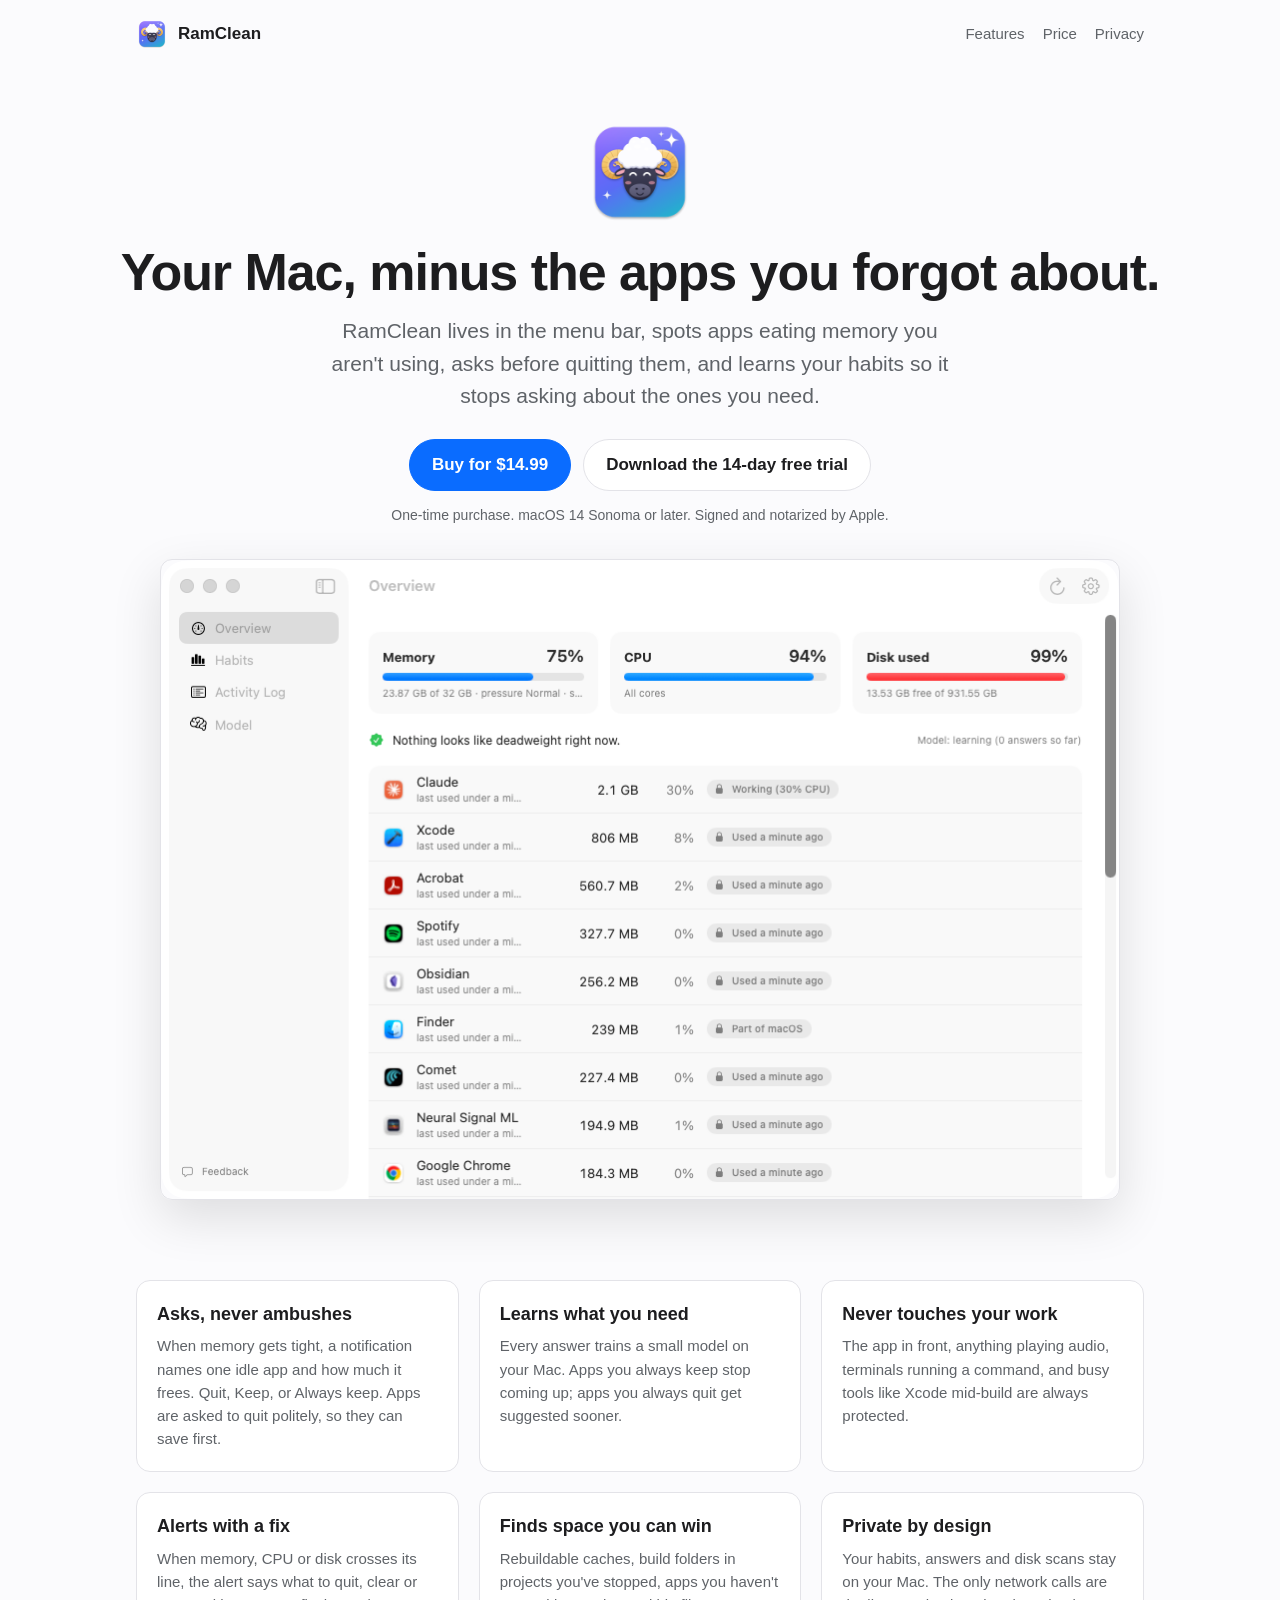
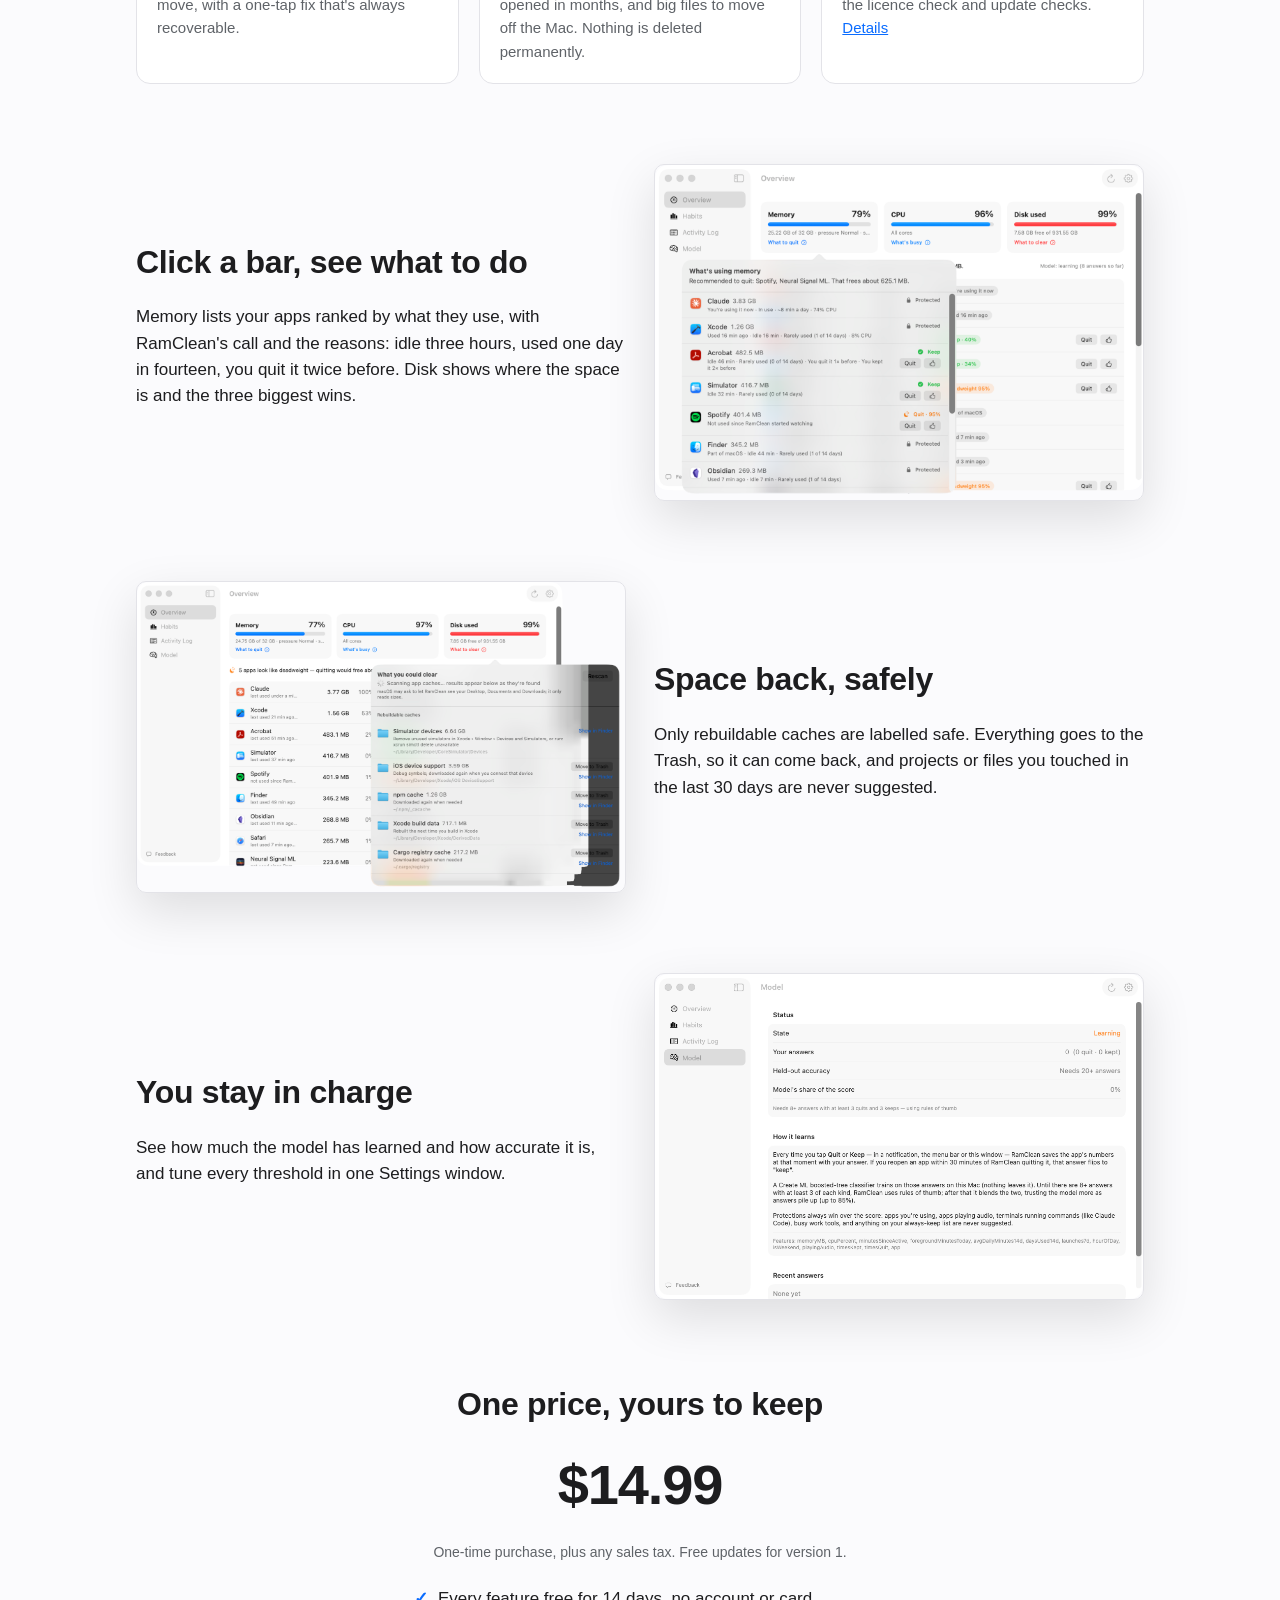
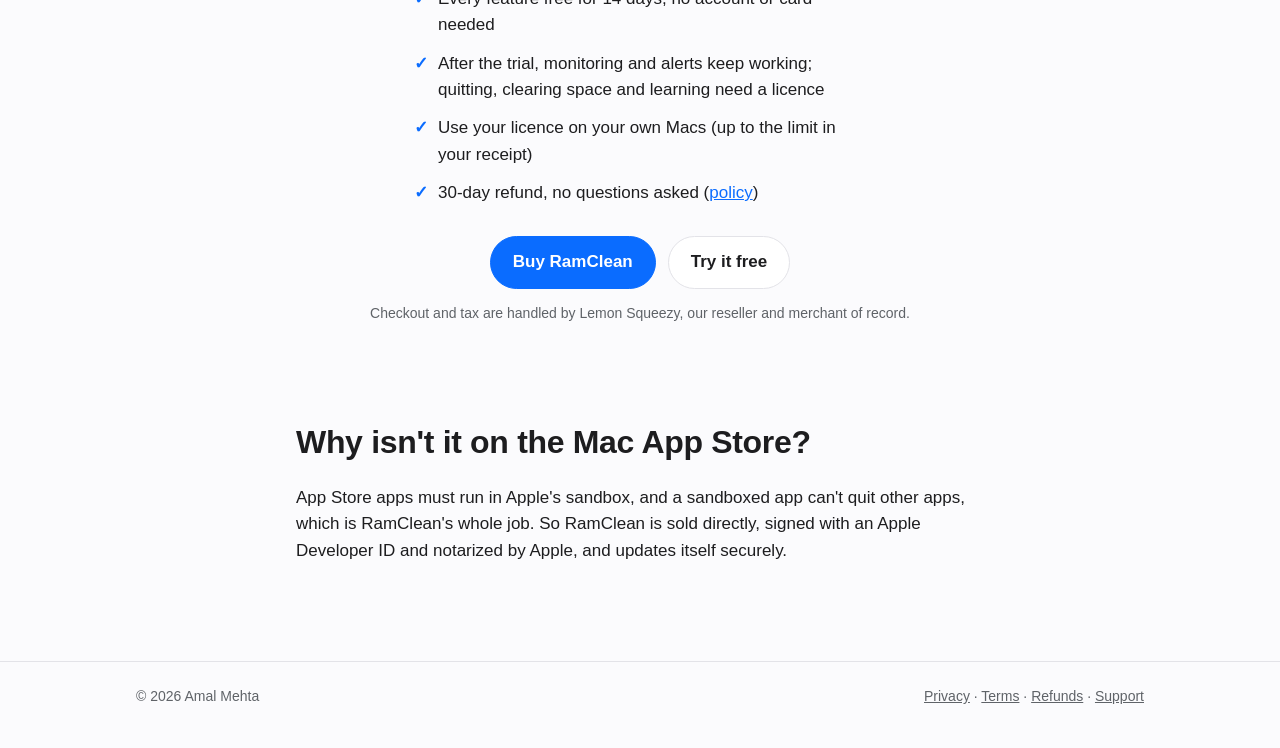
==== site/index.html @ 2d69264c "Get ready to sell directly: licence, trial, updates and release - 14-day trial and Lemon Squeezy lic" ====
<!doctype html>
<html lang="en">
<head>
  <meta charset="utf-8">
  <meta name="viewport" content="width=device-width, initial-scale=1">
  <title>RamClean – quit the apps you aren't using</title>
  <meta name="description" content="A Mac menu bar app that spots apps eating memory you aren't using, asks before quitting them, and learns your habits.">
  <link rel="icon" href="images/icon.png">
  <link rel="stylesheet" href="style.css">
</head>
<body>
  <!-- Price and links also live in RamCleanCore/Sources/RamCleanCore/Licensing/ProductConfig.swift; change both. -->
  <div class="wrap">
    <header class="top">
      <a class="brand" href="index.html"><img src="images/icon.png" alt="">RamClean</a>
      <nav><a href="#features">Features</a><a href="#price">Price</a><a href="privacy.html">Privacy</a></nav>
    </header>
  </div>

  <main>
    <div class="wrap hero">
      <img class="icon" src="images/icon.png" alt="RamClean icon">
      <h1>Your Mac, minus the apps you forgot about.</h1>
      <p class="lede">RamClean lives in the menu bar, spots apps eating memory you aren't using, asks before quitting them, and learns your habits so it stops asking about the ones you need.</p>
      <div class="buttons">
        <a class="button primary" href="https://REPLACE-ME.lemonsqueezy.com/buy/REPLACE-ME">Buy for $14.99</a>
        <a class="button" href="download/RamClean.dmg">Download the 14-day free trial</a>
      </div>
      <p class="small">One-time purchase. macOS 14 Sonoma or later. Signed and notarized by Apple.</p>
      <img class="shot" src="images/overview.png" width="960" height="640" alt="RamClean's Overview: memory, CPU and disk bars above a list of apps with how much memory each uses and why it's protected.">
    </div>

    <section id="features">
      <div class="wrap">
        <div class="features">
          <div class="card"><h3>Asks, never ambushes</h3><p>When memory gets tight, a notification names one idle app and how much it frees. Quit, Keep, or Always keep. Apps are asked to quit politely, so they can save first.</p></div>
          <div class="card"><h3>Learns what you need</h3><p>Every answer trains a small model on your Mac. Apps you always keep stop coming up; apps you always quit get suggested sooner.</p></div>
          <div class="card"><h3>Never touches your work</h3><p>The app in front, anything playing audio, terminals running a command, and busy tools like Xcode mid-build are always protected.</p></div>
          <div class="card"><h3>Alerts with a fix</h3><p>When memory, CPU or disk crosses its line, the alert says what to quit, clear or move, with a one-tap fix that's always recoverable.</p></div>
          <div class="card"><h3>Finds space you can win</h3><p>Rebuildable caches, build folders in projects you've stopped, apps you haven't opened in months, and big files to move off the Mac. Nothing is deleted permanently.</p></div>
          <div class="card"><h3>Private by design</h3><p>Your habits, answers and disk scans stay on your Mac. The only network calls are the licence check and update checks. <a href="privacy.html">Details</a></p></div>
        </div>
      </div>
    </section>

    <section>
      <div class="wrap pair">
        <div>
          <h2>Click a bar, see what to do</h2>
          <p>Memory lists your apps ranked by what they use, with RamClean's call and the reasons: idle three hours, used one day in fourteen, you quit it twice before. Disk shows where the space is and the three biggest wins.</p>
        </div>
        <img src="images/memory-recommendations.png" width="1400" height="961" alt="The What to quit list, with each app's memory, verdict, reasons and Quit and Keep buttons." loading="lazy">
      </div>
    </section>

    <section>
      <div class="wrap pair">
        <img src="images/disk-recommendations.png" width="1400" height="889" alt="The What to clear list, with space you could win per category and the biggest single items." loading="lazy">
        <div>
          <h2>Space back, safely</h2>
          <p>Only rebuildable caches are labelled safe. Everything goes to the Trash, so it can come back, and projects or files you touched in the last 30 days are never suggested.</p>
        </div>
      </div>
    </section>

    <section>
      <div class="wrap pair">
        <div>
          <h2>You stay in charge</h2>
          <p>See how much the model has learned and how accurate it is, and tune every threshold in one Settings window.</p>
        </div>
        <img src="images/model.png" width="960" height="640" alt="The Model page, showing training state, accuracy and recent answers." loading="lazy">
      </div>
    </section>

    <section id="price" class="price">
      <div class="wrap narrow">
        <h2>One price, yours to keep</h2>
        <div class="amount">$14.99</div>
        <p class="small">One-time purchase, plus any sales tax. Free updates for version 1.</p>
        <ul>
          <li>Every feature free for 14 days, no account or card needed</li>
          <li>After the trial, monitoring and alerts keep working; quitting, clearing space and learning need a licence</li>
          <li>Use your licence on your own Macs (up to the limit in your receipt)</li>
          <li>30-day refund, no questions asked (<a href="refund.html">policy</a>)</li>
        </ul>
        <div class="buttons">
          <a class="button primary" href="https://REPLACE-ME.lemonsqueezy.com/buy/REPLACE-ME">Buy RamClean</a>
          <a class="button" href="download/RamClean.dmg">Try it free</a>
        </div>
        <p class="small">Checkout and tax are handled by Lemon Squeezy, our reseller and merchant of record.</p>
      </div>
    </section>

    <section>
      <div class="wrap narrow">
        <h2>Why isn't it on the Mac App Store?</h2>
        <p>App Store apps must run in Apple's sandbox, and a sandboxed app can't quit other apps, which is RamClean's whole job. So RamClean is sold directly, signed with an Apple Developer ID and notarized by Apple, and updates itself securely.</p>
      </div>
    </section>
  </main>

  <footer>
    <div class="wrap">
      <span>© 2026 Amal Mehta</span>
      <span><a href="privacy.html">Privacy</a> · <a href="terms.html">Terms</a> · <a href="refund.html">Refunds</a> · <a href="mailto:support@REPLACE-ME.example.com">Support</a></span>
    </div>
  </footer>
</body>
</html>
---- site/style.css ----
:root {
  --bg: #fbfbfd;
  --surface: #ffffff;
  --text: #1d1d1f;
  --muted: #5f6368;
  --line: #e3e3e8;
  --accent: #0a6cff;
  --accent-text: #ffffff;
  --warn-bg: #fff6e5;
  --warn-line: #f0c36d;
  --shadow: 0 18px 50px rgba(0, 0, 0, 0.12);
  color-scheme: light dark;
}

@media (prefers-color-scheme: dark) {
  :root {
    --bg: #111114;
    --surface: #1c1c21;
    --text: #f2f2f5;
    --muted: #a1a1aa;
    --line: #2e2e36;
    --accent: #3d8bff;
    --accent-text: #ffffff;
    --warn-bg: #2d2412;
    --warn-line: #7a5b1c;
    --shadow: 0 18px 50px rgba(0, 0, 0, 0.5);
  }
}

* { box-sizing: border-box; }

body {
  margin: 0;
  background: var(--bg);
  color: var(--text);
  font: 17px/1.55 -apple-system, BlinkMacSystemFont, "SF Pro Text", "Helvetica Neue", Arial, sans-serif;
  -webkit-text-size-adjust: 100%;
}

a { color: var(--accent); }
img { max-width: 100%; height: auto; display: block; }

.wrap { max-width: 1040px; margin: 0 auto; padding: 0 16px; }
.narrow { max-width: 720px; }

header.top {
  display: flex; align-items: center; justify-content: space-between; gap: 12px;
  padding: 18px 0;
}
header.top .brand { display: flex; align-items: center; gap: 10px; font-weight: 600; color: var(--text); text-decoration: none; }
header.top .brand img { width: 32px; height: 32px; }
header.top nav { display: flex; gap: 18px; font-size: 15px; }
header.top nav a { color: var(--muted); text-decoration: none; }
header.top nav a:hover { color: var(--text); }

.hero { text-align: center; padding: 48px 0 32px; }
.hero img.icon { width: 112px; height: 112px; margin: 0 auto 16px; }
.hero h1 { font-size: clamp(32px, 6vw, 52px); line-height: 1.1; margin: 0 0 14px; letter-spacing: -0.02em; }
.hero p.lede { font-size: clamp(18px, 2.4vw, 21px); color: var(--muted); max-width: 640px; margin: 0 auto 26px; }

.buttons { display: flex; flex-wrap: wrap; gap: 12px; justify-content: center; }
.button {
  display: inline-block; padding: 12px 22px; border-radius: 999px; font-weight: 600; text-decoration: none;
  border: 1px solid var(--line); color: var(--text); background: var(--surface);
}
.button.primary { background: var(--accent); border-color: var(--accent); color: var(--accent-text); }
.button:hover { filter: brightness(1.06); }
.small { font-size: 14px; color: var(--muted); }

.shot { margin: 32px auto 8px; border-radius: 12px; box-shadow: var(--shadow); border: 1px solid var(--line); }

section { padding: 40px 0; }
section h2 { font-size: clamp(24px, 3.6vw, 32px); letter-spacing: -0.01em; margin: 0 0 12px; }

.features { display: grid; grid-template-columns: repeat(auto-fit, minmax(260px, 1fr)); gap: 20px; }
.card { background: var(--surface); border: 1px solid var(--line); border-radius: 14px; padding: 20px; }
.card h3 { margin: 0 0 6px; font-size: 18px; }
.card p { margin: 0; color: var(--muted); font-size: 15px; }

.pair { display: grid; grid-template-columns: 1fr 1fr; gap: 28px; align-items: center; }
.pair img { border-radius: 10px; border: 1px solid var(--line); box-shadow: var(--shadow); }
@media (max-width: 720px) { .pair { grid-template-columns: 1fr; } }

.price { text-align: center; }
.price .amount { font-size: 56px; font-weight: 700; letter-spacing: -0.02em; margin: 4px 0; }
.price ul { list-style: none; padding: 0; margin: 16px auto 24px; max-width: 460px; text-align: left; }
.price li { padding: 6px 0 6px 28px; position: relative; }
.price li::before { content: "✓"; position: absolute; left: 4px; color: var(--accent); font-weight: 700; }

.notice {
  background: var(--warn-bg); border: 1px solid var(--warn-line); border-radius: 10px;
  padding: 12px 16px; margin: 20px 0; font-size: 15px;
}

.doc h1 { font-size: clamp(28px, 5vw, 40px); margin: 24px 0 4px; }
.doc h2 { font-size: 21px; margin: 32px 0 8px; }
.doc h3 { font-size: 17px; margin: 20px 0 4px; }
.doc li { margin: 4px 0; }
.doc code { overflow-wrap: anywhere; }

footer { border-top: 1px solid var(--line); margin-top: 40px; padding: 24px 0 40px; font-size: 14px; color: var(--muted); }
footer .wrap { display: flex; flex-wrap: wrap; gap: 16px; justify-content: space-between; }
footer a { color: var(--muted); }
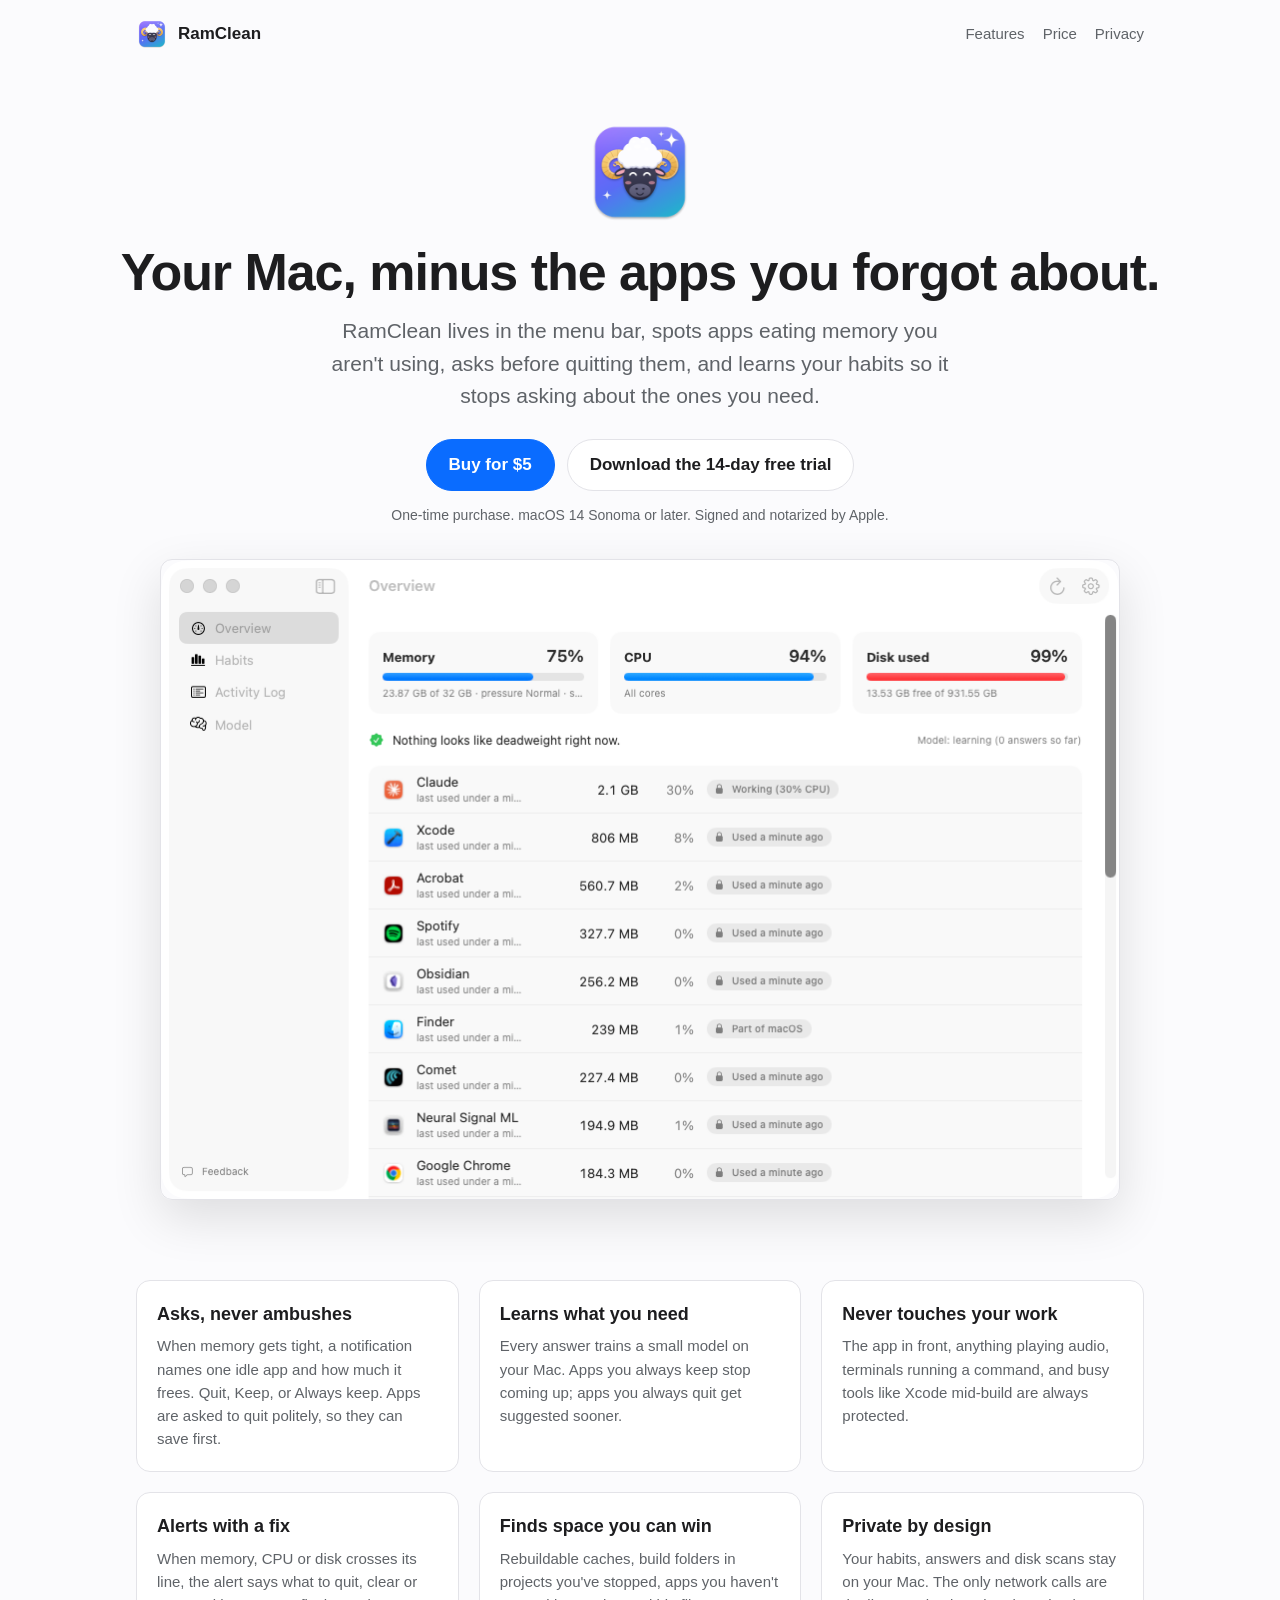
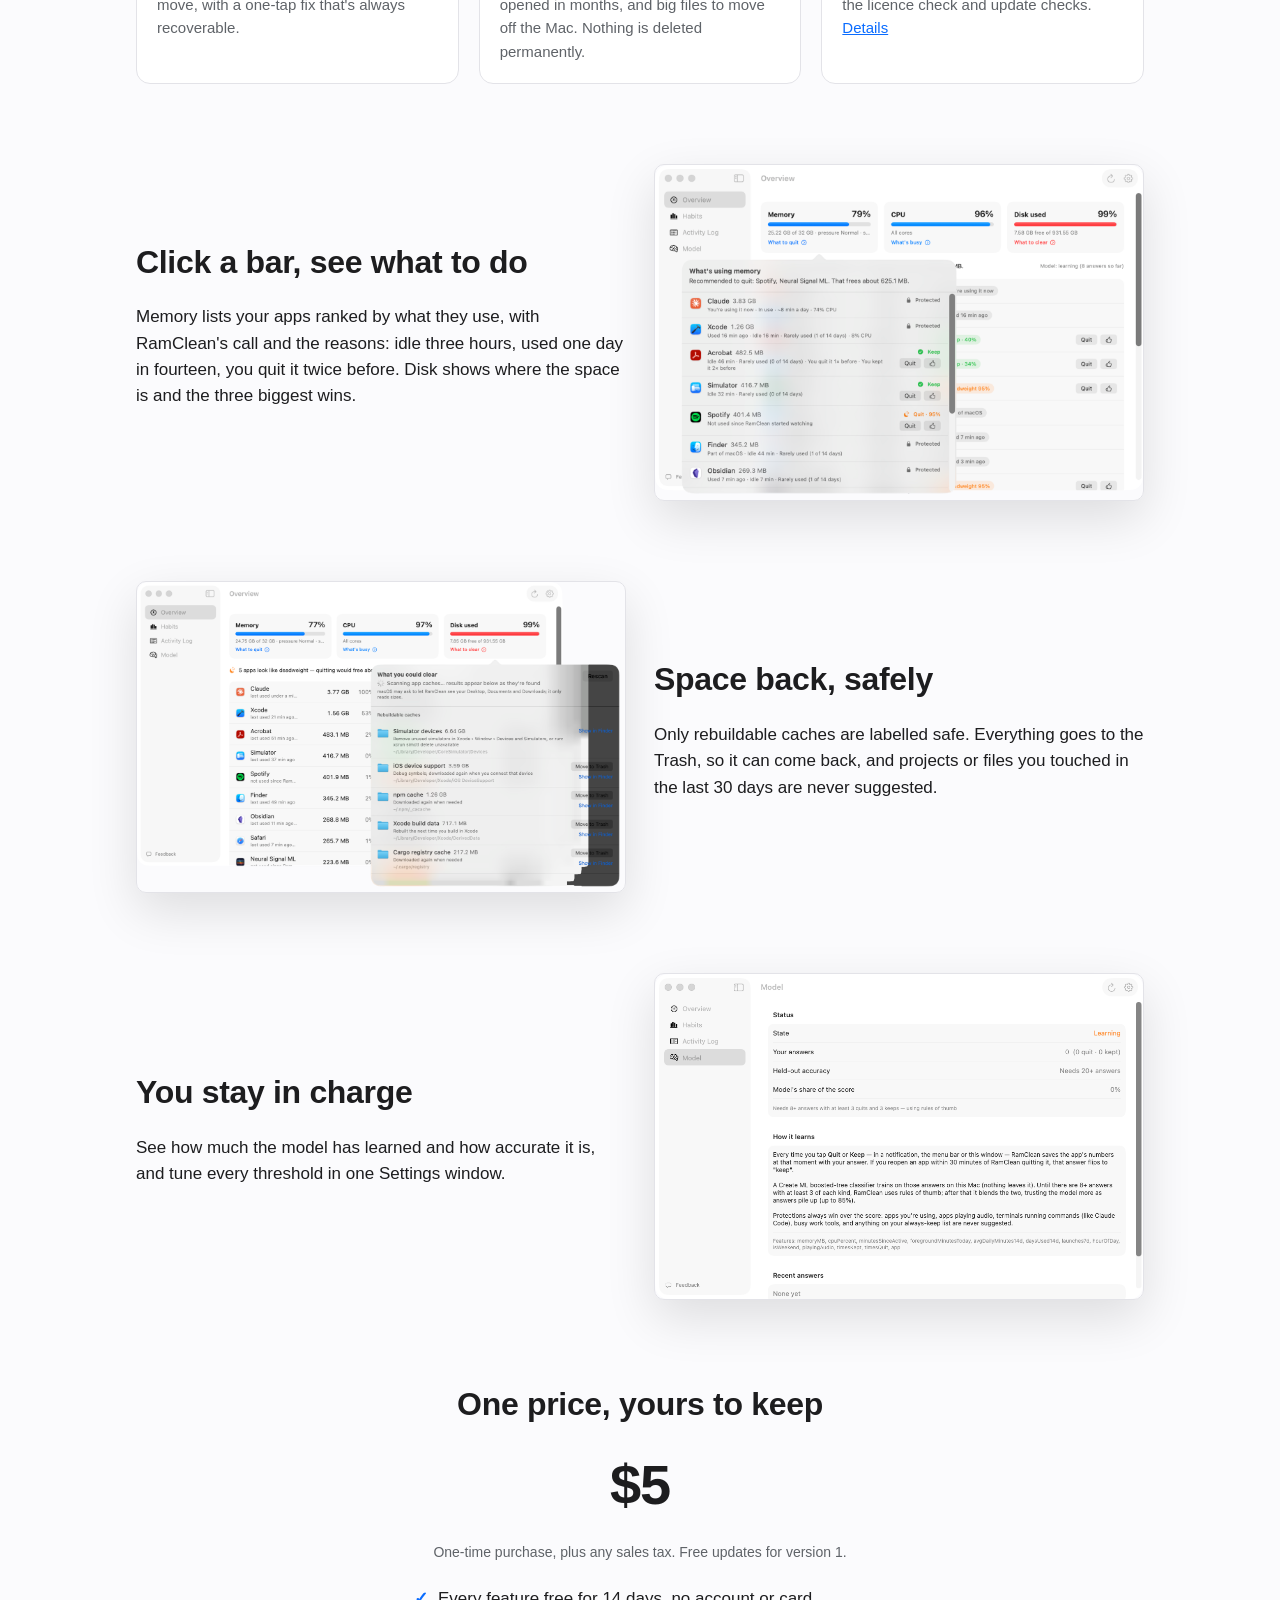
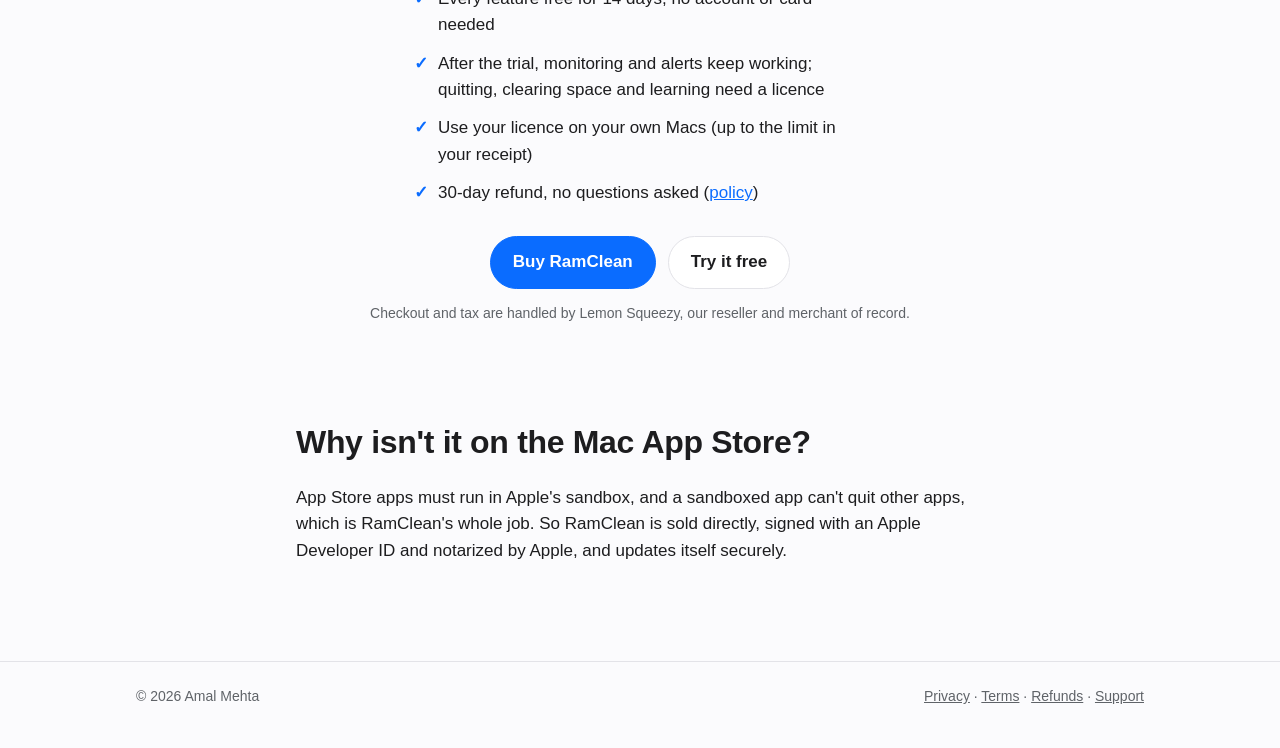
==== commit eab8f610: "Price is $5 once (was $14.99), set by the owner; it's also sold from the portfolio's Apps you can us" ====
--- a/site/index.html
+++ b/site/index.html
@@ -23,7 +23,7 @@
       <h1>Your Mac, minus the apps you forgot about.</h1>
       <p class="lede">RamClean lives in the menu bar, spots apps eating memory you aren't using, asks before quitting them, and learns your habits so it stops asking about the ones you need.</p>
       <div class="buttons">
-        <a class="button primary" href="https://REPLACE-ME.lemonsqueezy.com/buy/REPLACE-ME">Buy for $14.99</a>
+        <a class="button primary" href="https://REPLACE-ME.lemonsqueezy.com/buy/REPLACE-ME">Buy for $5</a>
         <a class="button" href="download/RamClean.dmg">Download the 14-day free trial</a>
       </div>
       <p class="small">One-time purchase. macOS 14 Sonoma or later. Signed and notarized by Apple.</p>
@@ -76,7 +76,7 @@
     <section id="price" class="price">
       <div class="wrap narrow">
         <h2>One price, yours to keep</h2>
-        <div class="amount">$14.99</div>
+        <div class="amount">$5</div>
         <p class="small">One-time purchase, plus any sales tax. Free updates for version 1.</p>
         <ul>
           <li>Every feature free for 14 days, no account or card needed</li>
